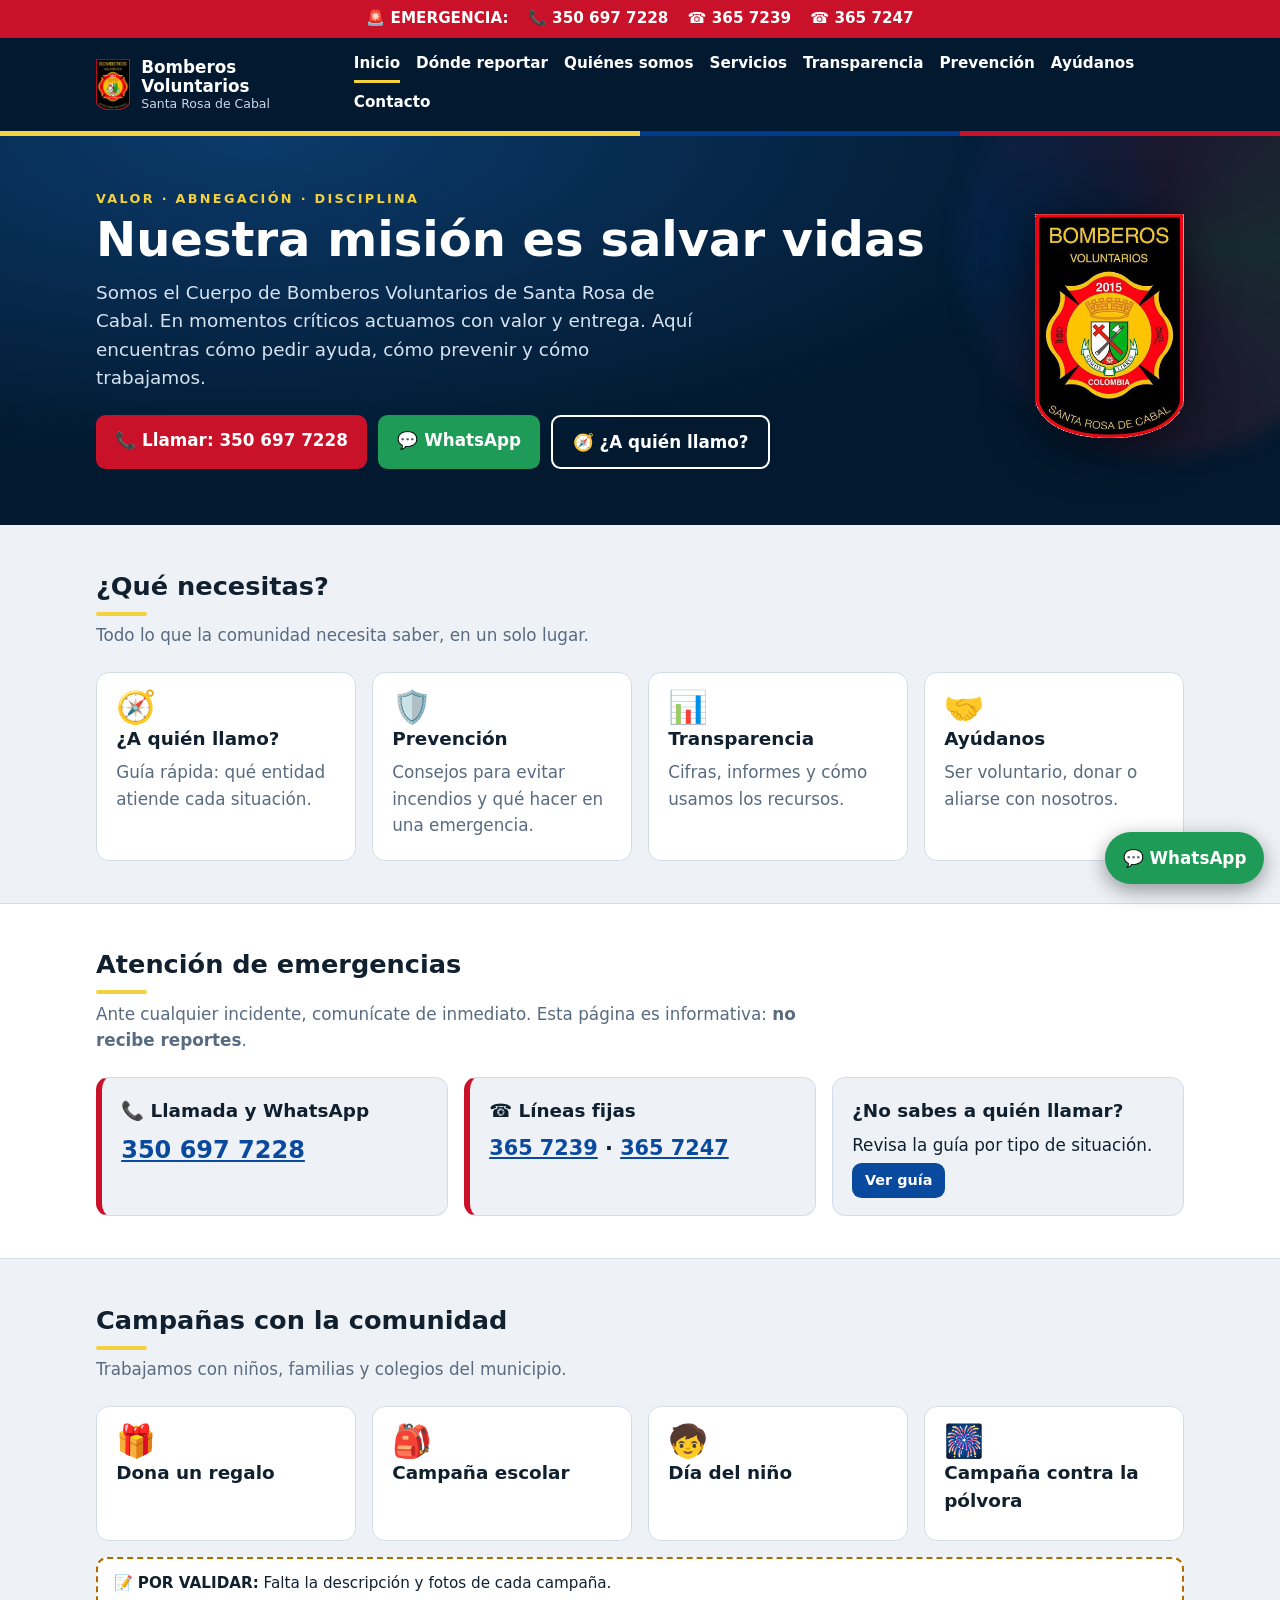
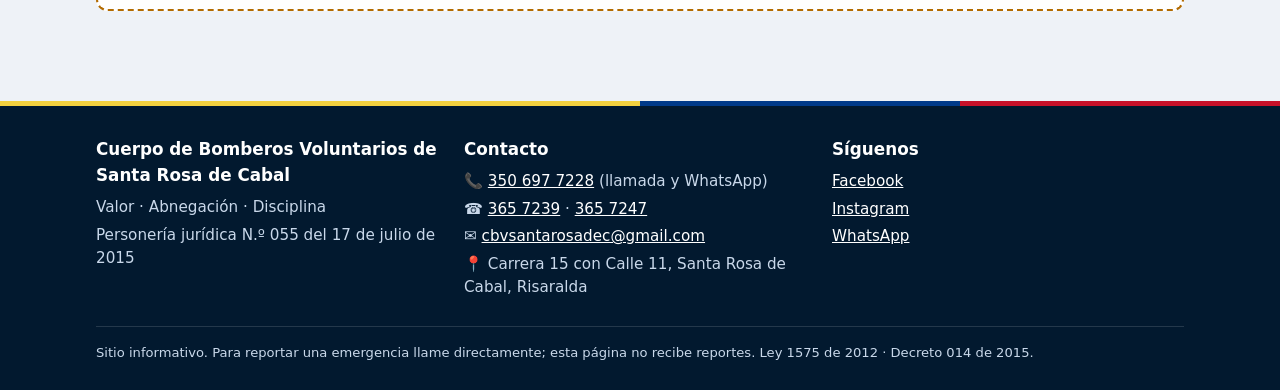
==== index.html @ 95c4d47c "Primera versión de la página pública de Bomberos Voluntarios de Santa Rosa de Cabal Co-Authored-By: " ====
<!doctype html>
<html lang="es"><head>
<meta charset="utf-8"><meta name="viewport" content="width=device-width,initial-scale=1">
<title>Inicio · Bomberos Voluntarios Santa Rosa de Cabal</title>
<meta name="description" content="Cuerpo de Bomberos Voluntarios de Santa Rosa de Cabal, Risaralda: emergencias, prevención, transparencia y cómo ayudar.">
<meta name="theme-color" content="#02192f">
<link rel="icon" href="assets/favicon.png"><link rel="stylesheet" href="assets/style.css">
</head><body>
<div class="sos"><div class="wrap"><span>🚨 EMERGENCIA:</span>
<a href="tel:+573506977228">📞 350 697 7228</a><a href="tel:+5763657239">☎ 365 7239</a><a href="tel:+5763657247">☎ 365 7247</a></div></div>
<header class="barra"><div class="wrap">
<a class="marca" href="index.html"><img src="assets/escudo.png" alt="Escudo de los Bomberos Voluntarios de Santa Rosa de Cabal">
<span>Bomberos Voluntarios<small>Santa Rosa de Cabal</small></span></a>
<button class="burger" aria-label="Abrir menú" onclick="document.getElementById('m').classList.toggle('abierto')">☰</button>
<nav class="menu" id="m"><a href="index.html" class=activo>Inicio</a><a href="donde-reportar.html">Dónde reportar</a><a href="quienes-somos.html">Quiénes somos</a><a href="servicios.html">Servicios</a><a href="transparencia.html">Transparencia</a><a href="prevencion.html">Prevención</a><a href="ayudanos.html">Ayúdanos</a><a href="contacto.html">Contacto</a></nav></div></header>
<main>
<section class="hero"><div class="wrap"><div>
<span class="lema">Valor · Abnegación · Disciplina</span>
<h1>Nuestra misión es salvar vidas</h1>
<p>Somos el Cuerpo de Bomberos Voluntarios de Santa Rosa de Cabal. En momentos críticos actuamos con valor y entrega. Aquí encuentras cómo pedir ayuda, cómo prevenir y cómo trabajamos.</p>
<div class="acciones"><a class="btn rojo" href="tel:+573506977228">📞 Llamar: 350 697 7228</a>
<a class="btn verde" href="https://wa.me/573506977228?text=Hola%2C%20quisiera%20informaci%C3%B3n%20de%20los%20Bomberos%20de%20Santa%20Rosa%20de%20Cabal" target="_blank" rel="noopener">💬 WhatsApp</a>
<a class="btn sec" href="donde-reportar.html">🧭 ¿A quién llamo?</a></div></div>
<img class="escudo" src="assets/escudo.png" alt="Escudo de los Bomberos Voluntarios de Santa Rosa de Cabal"></div></section>

<section class="bloque"><div class="wrap"><h2>¿Qué necesitas?</h2><p class="sub">Todo lo que la comunidad necesita saber, en un solo lugar.</p>
<div class="rejilla"><a class="tarjeta" href="donde-reportar.html"><div class="ico">🧭</div><h3>¿A quién llamo?</h3><p class="suave">Guía rápida: qué entidad atiende cada situación.</p></a><a class="tarjeta" href="prevencion.html"><div class="ico">🛡️</div><h3>Prevención</h3><p class="suave">Consejos para evitar incendios y qué hacer en una emergencia.</p></a><a class="tarjeta" href="transparencia.html"><div class="ico">📊</div><h3>Transparencia</h3><p class="suave">Cifras, informes y cómo usamos los recursos.</p></a><a class="tarjeta" href="ayudanos.html"><div class="ico">🤝</div><h3>Ayúdanos</h3><p class="suave">Ser voluntario, donar o aliarse con nosotros.</p></a></div></div></section>

<section class="bloque alt"><div class="wrap"><h2>Atención de emergencias</h2>
<p class="sub">Ante cualquier incidente, comunícate de inmediato. Esta página es informativa: <b>no recibe reportes</b>.</p>
<div class="rejilla">
<div class="tarjeta dest"><h3>📞 Llamada y WhatsApp</h3><p style="font-size:1.5rem;font-weight:700"><a href="tel:+573506977228">350 697 7228</a></p></div>
<div class="tarjeta dest"><h3>☎ Líneas fijas</h3><p style="font-size:1.3rem;font-weight:700"><a href="tel:+5763657239">365 7239</a> · <a href="tel:+5763657247">365 7247</a></p></div>
<div class="tarjeta"><h3>¿No sabes a quién llamar?</h3><p>Revisa la guía por tipo de situación.</p><a class="btn mini" href="donde-reportar.html">Ver guía</a></div></div></div></section>

<section class="bloque"><div class="wrap"><h2>Campañas con la comunidad</h2>
<p class="sub">Trabajamos con niños, familias y colegios del municipio.</p><div class="rejilla"><div class="tarjeta"><div class="ico">🎁</div><h3>Dona un regalo</h3></div><div class="tarjeta"><div class="ico">🎒</div><h3>Campaña escolar</h3></div><div class="tarjeta"><div class="ico">🧒</div><h3>Día del niño</h3></div><div class="tarjeta"><div class="ico">🎆</div><h3>Campaña contra la pólvora</h3></div></div>
<p style="margin-top:1rem"><p class="nota">📝 <b>POR VALIDAR:</b> Falta la descripción y fotos de cada campaña.</p></p></div></section>
</main>
<a class="wa" href="https://wa.me/573506977228?text=Hola%2C%20quisiera%20informaci%C3%B3n%20de%20los%20Bomberos%20de%20Santa%20Rosa%20de%20Cabal" target="_blank" rel="noopener">💬 WhatsApp</a>
<footer><div class="wrap"><div class="rejilla">
<div><h4>Cuerpo de Bomberos Voluntarios de Santa Rosa de Cabal</h4><p>Valor · Abnegación · Disciplina</p><p>Personería jurídica N.º 055 del 17 de julio de 2015</p></div>
<div><h4>Contacto</h4><p>📞 <a href="tel:+573506977228">350 697 7228</a> (llamada y WhatsApp)</p><p>☎ <a href="tel:+5763657239">365 7239</a> · <a href="tel:+5763657247">365 7247</a></p>
<p>✉ <a href="mailto:cbvsantarosadec@gmail.com">cbvsantarosadec@gmail.com</a></p><p>📍 Carrera 15 con Calle 11, Santa Rosa de Cabal, Risaralda</p></div>
<div><h4>Síguenos</h4><p><a href="https://www.facebook.com/bomberossantarosadecabal" rel="noopener">Facebook</a></p><p><a href="https://www.instagram.com/bomberossantarosadecabal" rel="noopener">Instagram</a></p>
<p><a href="https://wa.me/573506977228?text=Hola%2C%20quisiera%20informaci%C3%B3n%20de%20los%20Bomberos%20de%20Santa%20Rosa%20de%20Cabal" rel="noopener">WhatsApp</a></p></div></div>
<p class="legal">Sitio informativo. Para reportar una emergencia llame directamente; esta página no recibe reportes.
Ley 1575 de 2012 · Decreto 014 de 2015.</p></div></footer>
</body></html>
---- assets/style.css ----
/* Estilo público — misma paleta que el sistema interno (DNBC) */
:root {
  --marino:#02192f; --primario:#0a4a9e; --enlace:#0a4a9e; --amarillo:#f4d13f; --rojo:#c91129;
  --fondo:#eef2f7; --tarjeta:#ffffff; --texto:#10202f; --suave:#586b80; --borde:#d3dce7;
  --ok:#1b7a49; --aviso:#b36b00;
}
@media (prefers-color-scheme: dark) {
  :root { --fondo:#010f1d; --tarjeta:#0a2038; --texto:#eaf2fb; --suave:#9db3cc; --borde:#1c3a5e;
    --primario:#0f78c8; --enlace:#5fb8ff; --rojo:#e8334b; --ok:#3fb27a; --aviso:#e0a030; }
}
* { box-sizing:border-box; }
html { scroll-behavior:smooth; }
body { margin:0; font:1.05rem/1.55 system-ui,-apple-system,"Segoe UI",Roboto,sans-serif; background:var(--fondo); color:var(--texto); }
a { color:var(--enlace); }
img { max-width:100%; }
.wrap { max-width:70rem; margin:0 auto; padding:0 1rem; }

/* Barra de emergencia */
.sos { background:var(--rojo); color:#fff; font-weight:600; font-size:.95rem; }
.sos .wrap { display:flex; flex-wrap:wrap; gap:.4rem 1.2rem; justify-content:center; align-items:center; padding:.45rem 1rem; }
.sos a { color:#fff; text-decoration:none; white-space:nowrap; }
.sos a:hover { text-decoration:underline; }

/* Encabezado */
header.barra { background:var(--marino); color:#fff; position:sticky; top:0; z-index:50; }
header.barra::after { content:""; position:absolute; left:0; right:0; bottom:0; height:5px;
  background:linear-gradient(90deg,#f4d13f 0 50%,#003a8a 50% 75%,#c91129 75%); }
header.barra .wrap { display:flex; align-items:center; gap:1rem; padding:.55rem 1rem .85rem; }
.marca { display:flex; align-items:center; gap:.7rem; margin-right:auto; color:#fff; text-decoration:none; font-weight:700; line-height:1.15; }
.marca img { height:3.2rem; width:auto; }
.marca small { display:block; font-weight:500; color:#c9d8ea; font-size:.78rem; }
nav.menu { display:flex; gap:.2rem 1rem; flex-wrap:wrap; }
nav.menu a { color:#fff; text-decoration:none; font-weight:600; font-size:.95rem; padding:.3rem 0; border-bottom:3px solid transparent; }
nav.menu a:hover, nav.menu a.activo { border-bottom-color:var(--amarillo); }
.burger { display:none; background:transparent; border:1px solid #ffffff88; color:#fff; border-radius:.45rem; padding:.4rem .7rem; font-size:1.1rem; cursor:pointer; }
@media (max-width:900px) {
  .burger { display:block; }
  nav.menu { display:none; position:absolute; left:0; right:0; top:100%; background:var(--marino); flex-direction:column; padding:.5rem 1rem 1.2rem; gap:.2rem; }
  nav.menu.abierto { display:flex; }
  nav.menu a { padding:.6rem 0; border-bottom:1px solid #ffffff22; }
}

/* Portada */
.hero { background:radial-gradient(ellipse at 20% 0%, #0b3a6b 0%, var(--marino) 60%); color:#fff; padding:3rem 0 3.5rem; position:relative; overflow:hidden; }
.hero::before { content:""; position:absolute; right:-6rem; top:-6rem; width:26rem; height:26rem; background:conic-gradient(from 0deg,#c9112922,#f4d13f18,#c9112922,#003a8a30,#c9112922); border-radius:50%; filter:blur(10px); }
.hero .wrap { display:grid; grid-template-columns:1fr auto; gap:2rem; align-items:center; position:relative; }
.hero h1 { font-size:clamp(1.9rem,5vw,3rem); line-height:1.1; margin:.2rem 0 .8rem; }
.hero p { font-size:1.15rem; color:#d6e3f2; max-width:38rem; margin:0 0 1.4rem; }
.lema { display:inline-block; letter-spacing:.18em; font-size:.8rem; font-weight:700; color:var(--amarillo); text-transform:uppercase; }
.hero img.escudo { height:14rem; filter:drop-shadow(0 8px 24px #0009); }
@media (max-width:700px) { .hero .wrap { grid-template-columns:1fr; text-align:center; } .hero img.escudo { height:9rem; margin:0 auto; order:-1; } .hero p { margin-inline:auto; } .acciones { justify-content:center; } }
.acciones { display:flex; flex-wrap:wrap; gap:.7rem; }

/* Botones */
.btn { display:inline-block; background:var(--primario); color:#fff; border:0; border-radius:.6rem; padding:.75rem 1.2rem; font:inherit; font-weight:700; text-decoration:none; cursor:pointer; }
.btn:hover { filter:brightness(1.1); }
.btn.rojo { background:var(--rojo); } .btn.amarillo { background:var(--amarillo); color:#1b1b1b; }
.btn.verde { background:#1d9b57; } .btn.sec { background:transparent; color:inherit; border:2px solid currentColor; }
.btn.mini { padding:.4rem .8rem; font-size:.9rem; }

/* Secciones */
section.bloque { padding:2.6rem 0; }
section.bloque.alt { background:var(--tarjeta); border-block:1px solid var(--borde); }
h1.titulo { font-size:clamp(1.8rem,4vw,2.4rem); margin:0 0 .4rem; }
h2 { font-size:1.6rem; margin:0 0 .4rem; }
h2::after { content:""; display:block; width:3.2rem; height:4px; background:var(--amarillo); margin-top:.35rem; border-radius:2px; }
.sub { color:var(--suave); margin:0 0 1.5rem; max-width:44rem; }
.page-head { background:var(--marino); color:#fff; padding:2.2rem 0; }
.page-head .sub { color:#c9d8ea; margin:0; }

/* Tarjetas */
.rejilla { display:grid; grid-template-columns:repeat(auto-fit,minmax(16rem,1fr)); gap:1rem; }
.tarjeta { background:var(--tarjeta); border:1px solid var(--borde); border-radius:.8rem; padding:1.1rem 1.2rem; }
section.alt .tarjeta { background:var(--fondo); }
.tarjeta h3 { margin:.1rem 0 .4rem; font-size:1.15rem; }
.tarjeta p { margin:.3rem 0; }
.tarjeta .ico { font-size:2rem; line-height:1; }
a.tarjeta { text-decoration:none; color:inherit; display:block; transition:transform .15s, border-color .15s; }
a.tarjeta:hover { transform:translateY(-3px); border-color:var(--primario); }
.tarjeta.dest { border-left:6px solid var(--rojo); }
.etq { display:inline-block; font-size:.75rem; font-weight:700; padding:.1rem .6rem; border-radius:99px; background:var(--borde); color:var(--texto); }
.etq.rojo { background:var(--rojo); color:#fff; } .etq.aviso { background:var(--aviso); color:#fff; } .etq.ok { background:var(--ok); color:#fff; }
.suave { color:var(--suave); }
.nota { border:2px dashed var(--aviso); border-radius:.7rem; padding:.8rem 1rem; background:var(--tarjeta); font-size:.95rem; }

/* Dónde reportar */
.filtros { display:flex; flex-wrap:wrap; gap:.5rem; margin:0 0 1.2rem; }
.filtros button { background:var(--tarjeta); color:var(--texto); border:1px solid var(--borde); border-radius:99px; padding:.4rem .9rem; font:inherit; font-size:.92rem; cursor:pointer; }
.filtros button.on { background:var(--marino); color:#fff; border-color:var(--marino); }
.caso { display:flex; flex-direction:column; gap:.5rem; }
.caso .quien { font-weight:700; font-size:1.1rem; }
.caso .nums { display:flex; flex-wrap:wrap; gap:.4rem; }
.caso details { font-size:.95rem; color:var(--suave); }
.caso summary { cursor:pointer; color:var(--enlace); font-weight:600; }
ol.pasos { padding-left:1.2rem; } ol.pasos li { margin:.3rem 0; }

/* Cifras */
.cifras { display:grid; grid-template-columns:repeat(auto-fit,minmax(10rem,1fr)); gap:1rem; text-align:center; }
.cifra { background:var(--tarjeta); border:1px solid var(--borde); border-radius:.8rem; padding:1rem; }
.cifra b { display:block; font-size:2.2rem; color:var(--rojo); line-height:1.1; }
.cifra span { color:var(--suave); font-size:.92rem; }

/* Pie */
footer { background:var(--marino); color:#c9d8ea; padding:2.2rem 0 1.4rem; position:relative; margin-top:2rem; }
footer::before { content:""; position:absolute; left:0; right:0; top:0; height:5px; background:linear-gradient(90deg,#f4d13f 0 50%,#003a8a 50% 75%,#c91129 75%); }
footer .rejilla { grid-template-columns:repeat(auto-fit,minmax(14rem,1fr)); }
footer h4 { color:#fff; margin:0 0 .5rem; }
footer a { color:#fff; } footer p { margin:.25rem 0; font-size:.95rem; }
footer .legal { border-top:1px solid #ffffff22; margin-top:1.4rem; padding-top:1rem; font-size:.82rem; }

/* WhatsApp flotante */
.wa { position:fixed; right:1rem; bottom:1rem; z-index:60; background:#1d9b57; color:#fff; text-decoration:none; font-weight:700;
  padding:.8rem 1.1rem; border-radius:99px; box-shadow:0 6px 20px #0006; display:flex; gap:.5rem; align-items:center; }
.wa:hover { filter:brightness(1.1); }
.mapa { border:0; width:100%; height:22rem; border-radius:.8rem; }
@media print { .sos, header.barra, .wa, footer, .burger { display:none !important; } }
@media (max-width:700px) { .wa { padding:.8rem; font-size:0; } .wa::before { content:"💬"; font-size:1.5rem; } }
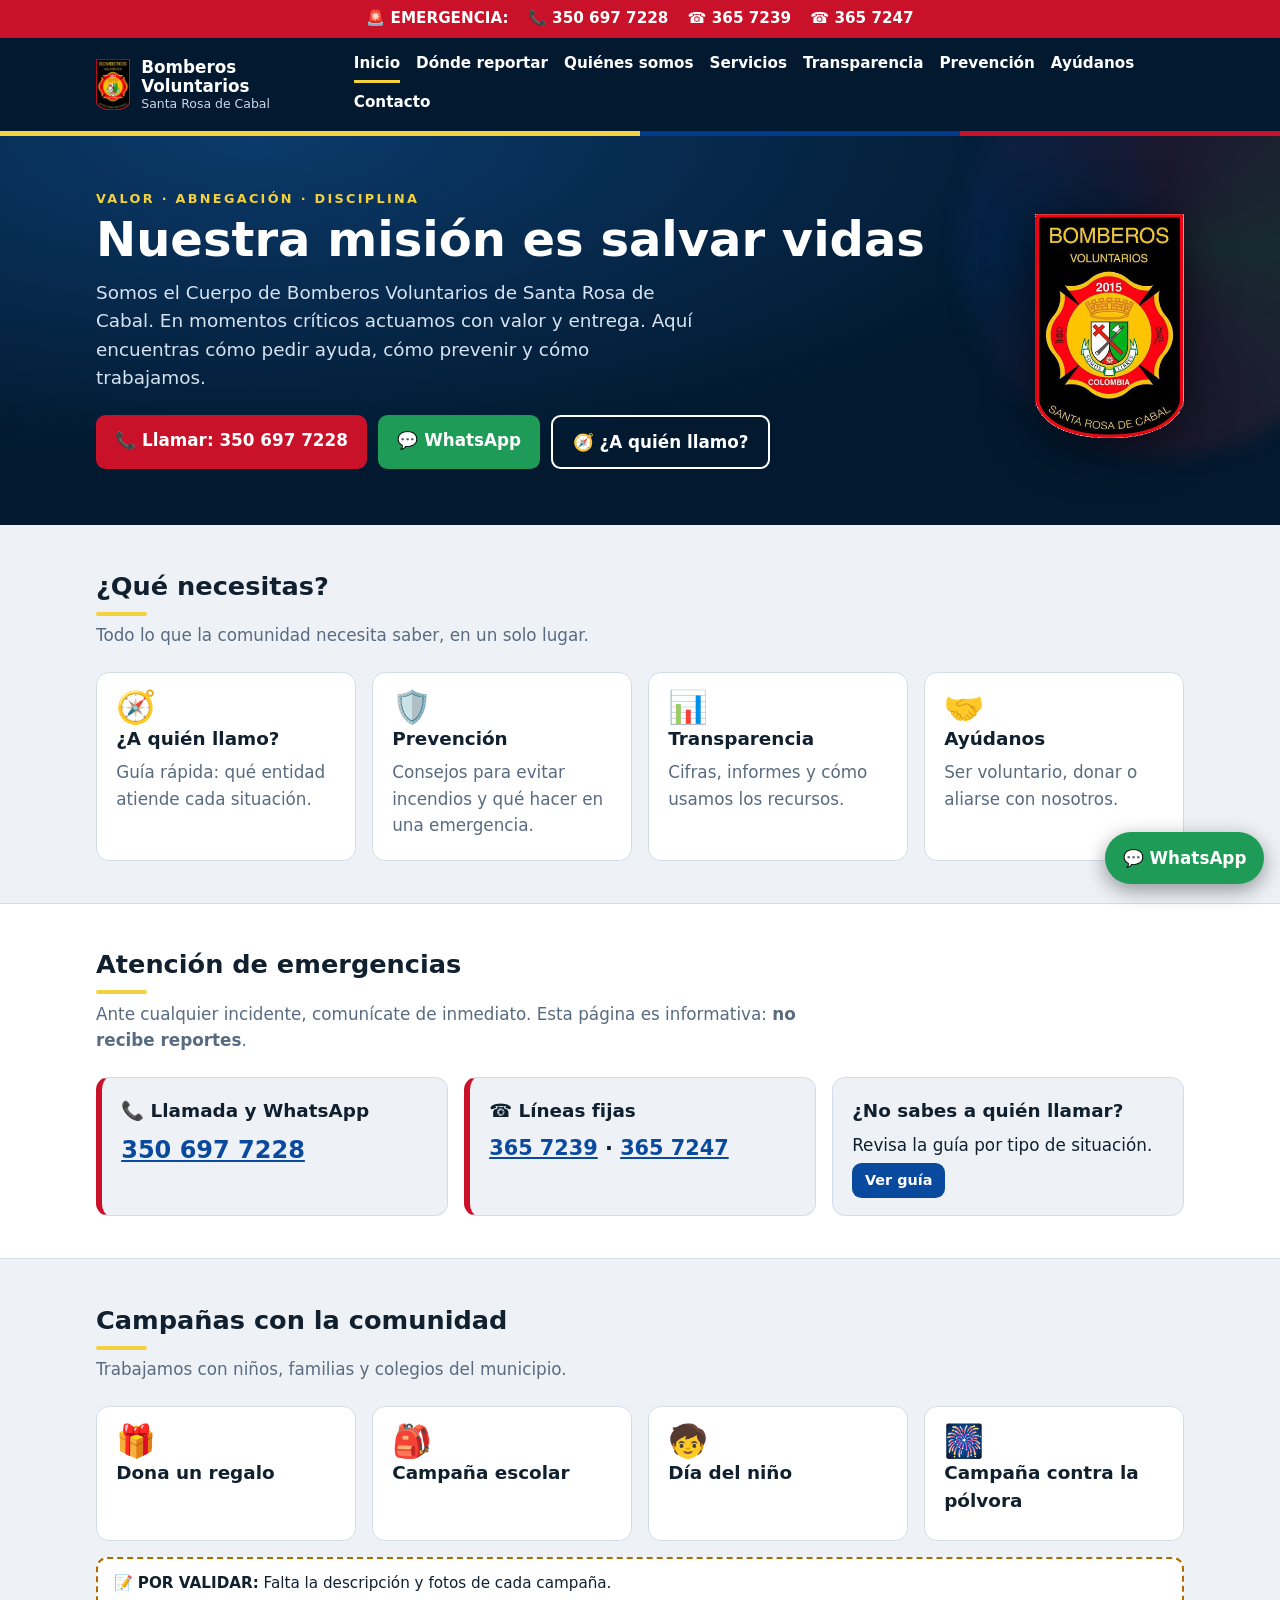
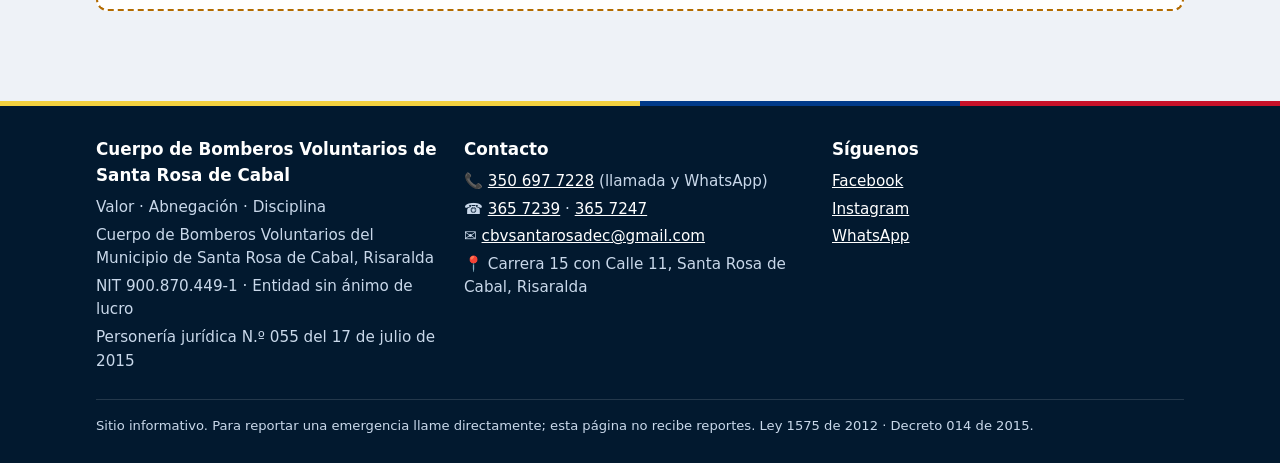
==== commit c9ff2523: "Agregar razón social, NIT y dirección en el pie y en Quiénes somos Co-Authored-By: Claude Sonnet 5.5" ====
--- a/index.html
+++ b/index.html
@@ -39,7 +39,7 @@
 </main>
 <a class="wa" href="https://wa.me/573506977228?text=Hola%2C%20quisiera%20informaci%C3%B3n%20de%20los%20Bomberos%20de%20Santa%20Rosa%20de%20Cabal" target="_blank" rel="noopener">💬 WhatsApp</a>
 <footer><div class="wrap"><div class="rejilla">
-<div><h4>Cuerpo de Bomberos Voluntarios de Santa Rosa de Cabal</h4><p>Valor · Abnegación · Disciplina</p><p>Personería jurídica N.º 055 del 17 de julio de 2015</p></div>
+<div><h4>Cuerpo de Bomberos Voluntarios de Santa Rosa de Cabal</h4><p>Valor · Abnegación · Disciplina</p><p>Cuerpo de Bomberos Voluntarios del Municipio de Santa Rosa de Cabal, Risaralda</p><p>NIT 900.870.449-1 · Entidad sin ánimo de lucro</p><p>Personería jurídica N.º 055 del 17 de julio de 2015</p></div>
 <div><h4>Contacto</h4><p>📞 <a href="tel:+573506977228">350 697 7228</a> (llamada y WhatsApp)</p><p>☎ <a href="tel:+5763657239">365 7239</a> · <a href="tel:+5763657247">365 7247</a></p>
 <p>✉ <a href="mailto:cbvsantarosadec@gmail.com">cbvsantarosadec@gmail.com</a></p><p>📍 Carrera 15 con Calle 11, Santa Rosa de Cabal, Risaralda</p></div>
 <div><h4>Síguenos</h4><p><a href="https://www.facebook.com/bomberossantarosadecabal" rel="noopener">Facebook</a></p><p><a href="https://www.instagram.com/bomberossantarosadecabal" rel="noopener">Instagram</a></p>
